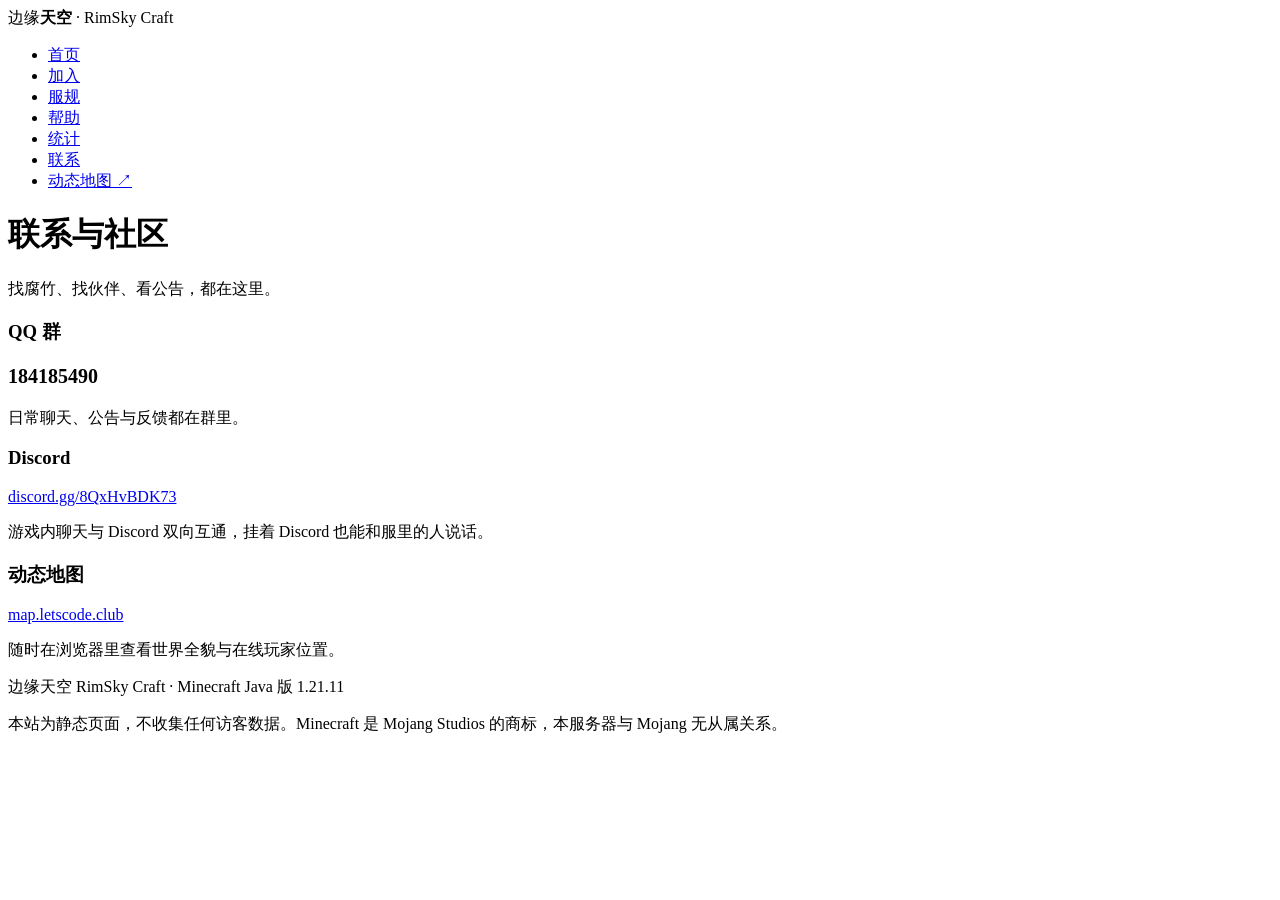
==== rimsky-web/contact.html @ dabcdd48 "v4" ====
<!DOCTYPE html>
<html lang="zh-CN">
<head>
<meta charset="UTF-8">
  <link rel="icon" href="favicon.png" type="image/png">
  <link rel="icon" href="favicon.ico" sizes="any">
  <link rel="apple-touch-icon" href="apple-touch-icon.png">
<meta name="viewport" content="width=device-width, initial-scale=1">
<title>联系与社区 · 边缘天空 RimSky Craft</title>
<meta name="description" content="联系边缘天空 RimSky Craft 团队与社区：反馈问题、举报违规、加入玩家社群。">
<meta property="og:site_name" content="边缘天空 RimSky Craft">
<meta property="og:type" content="website">
<meta property="og:title" content="联系与社区 · 边缘天空 RimSky Craft">
<meta property="og:description" content="联系边缘天空 RimSky Craft 团队与社区：反馈问题、举报违规、加入玩家社群。">
<meta property="og:url" content="https://rimsky.letscode.club/contact.html">
<meta property="og:image" content="https://rimsky.letscode.club/img/og-card.png">
<meta name="twitter:card" content="summary_large_image">
<link rel="stylesheet" href="style.css">
</head>
<body>
<nav>
  <div class="nav-inner">
    <span class="brand">边缘<b>天空</b> · RimSky Craft</span>
    <ul>
      <li><a href="index.html">首页</a></li>
      <li><a href="join.html">加入</a></li>
      <li><a href="rules.html">服规</a></li>
      <li><a href="help.html">帮助</a></li>
      <li><a href="stats.html">统计</a></li>
      <li><a href="contact.html" class="on">联系</a></li>
      <li><a href="https://map.letscode.club/" target="_blank" rel="noopener">动态地图 ↗</a></li>
    </ul>
  </div>
</nav>
<header class="page">
  <h1>联系与社区</h1>
  <p>找腐竹、找伙伴、看公告，都在这里。</p>
</header>
<main>
<section>
  <div class="cards">
    <div class="card">
      <h3>QQ 群</h3>
      <p style="font-size:20px;color:var(--text)"><b>184185490</b></p>
      <p>日常聊天、公告与反馈都在群里。</p>
    </div>
    <div class="card">
      <h3>Discord</h3>
      <p><a href="https://discord.gg/8QxHvBDK73" target="_blank" rel="noopener">discord.gg/8QxHvBDK73</a></p>
      <p>游戏内聊天与 Discord 双向互通，挂着 Discord 也能和服里的人说话。</p>
    </div>
    <div class="card">
      <h3>动态地图</h3>
      <p><a href="https://map.letscode.club/" target="_blank" rel="noopener">map.letscode.club</a></p>
      <p>随时在浏览器里查看世界全貌与在线玩家位置。</p>
    </div>
  </div>
</section>
</main>
<footer>
  <div class="horizon" aria-hidden="true"></div>
  <p>边缘天空 RimSky Craft · Minecraft Java 版 1.21.11</p>
  <p>本站为静态页面，不收集任何访客数据。Minecraft 是 Mojang Studios 的商标，本服务器与 Mojang 无从属关系。</p>
</footer>
</body></html>
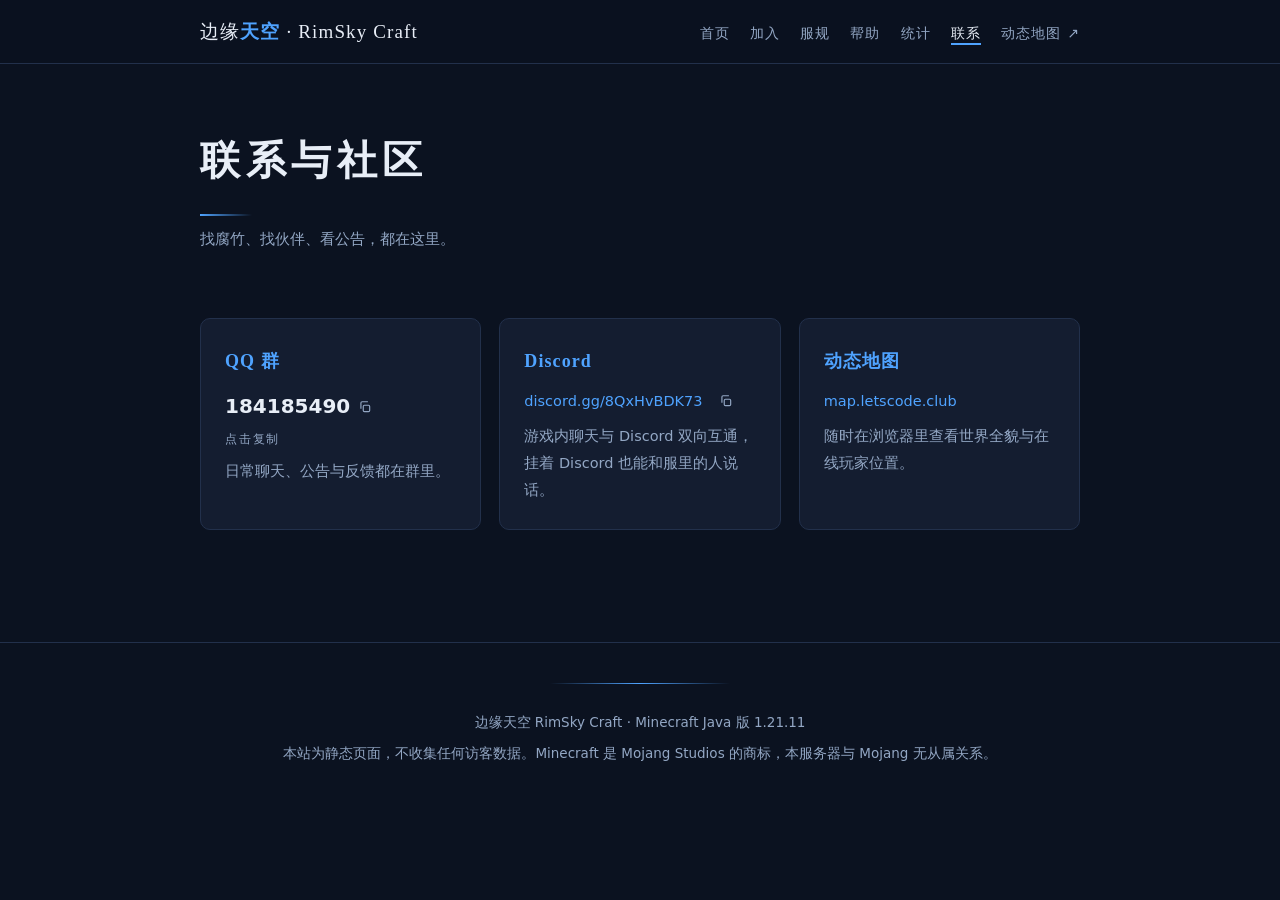
==== commit b50b808d: "v6" ====
--- a/rimsky-web/contact.html
+++ b/rimsky-web/contact.html
@@ -8,13 +8,22 @@
 <meta name="viewport" content="width=device-width, initial-scale=1">
 <title>联系与社区 · 边缘天空 RimSky Craft</title>
 <meta name="description" content="联系边缘天空 RimSky Craft 团队与社区：反馈问题、举报违规、加入玩家社群。">
+<link rel="canonical" href="https://rimsky.letscode.club/contact.html">
+<link rel="manifest" href="site.webmanifest">
 <meta property="og:site_name" content="边缘天空 RimSky Craft">
 <meta property="og:type" content="website">
+<meta property="og:locale" content="zh_CN">
 <meta property="og:title" content="联系与社区 · 边缘天空 RimSky Craft">
 <meta property="og:description" content="联系边缘天空 RimSky Craft 团队与社区：反馈问题、举报违规、加入玩家社群。">
 <meta property="og:url" content="https://rimsky.letscode.club/contact.html">
 <meta property="og:image" content="https://rimsky.letscode.club/img/og-card.png">
+<meta property="og:image:width" content="1200">
+<meta property="og:image:height" content="630">
+<meta property="og:image:alt" content="边缘天空 RimSky Craft — Minecraft 生存服务器">
 <meta name="twitter:card" content="summary_large_image">
+<meta name="twitter:title" content="联系与社区 · 边缘天空 RimSky Craft">
+<meta name="twitter:description" content="联系边缘天空 RimSky Craft 团队与社区：反馈问题、举报违规、加入玩家社群。">
+<meta name="twitter:image" content="https://rimsky.letscode.club/img/og-card.png">
 <link rel="stylesheet" href="style.css">
 </head>
 <body>
@@ -41,12 +50,12 @@
   <div class="cards">
     <div class="card">
       <h3>QQ 群</h3>
-      <p style="font-size:20px;color:var(--text)"><b>184185490</b></p>
+      <p class="copyline" data-copy="184185490" role="button" tabindex="0" aria-label="点击复制QQ群号" style="font-size:20px;color:var(--text)"><b>184185490</b><svg class="cico" viewBox="0 0 24 24" fill="none" stroke="currentColor" stroke-width="2" aria-hidden="true"><rect x="9" y="9" width="11" height="11" rx="2"/><path d="M5 15V5a2 2 0 0 1 2-2h10"/></svg><span class="chint">点击复制</span></p>
       <p>日常聊天、公告与反馈都在群里。</p>
     </div>
     <div class="card">
       <h3>Discord</h3>
-      <p><a href="https://discord.gg/8QxHvBDK73" target="_blank" rel="noopener">discord.gg/8QxHvBDK73</a></p>
+      <p><a href="https://discord.gg/8QxHvBDK73" target="_blank" rel="noopener">discord.gg/8QxHvBDK73</a><button class="cbtn" data-copy="https://discord.gg/8QxHvBDK73" aria-label="复制 Discord 邀请链接"><svg class="cico" viewBox="0 0 24 24" fill="none" stroke="currentColor" stroke-width="2" aria-hidden="true"><rect x="9" y="9" width="11" height="11" rx="2"/><path d="M5 15V5a2 2 0 0 1 2-2h10"/></svg></button></p>
       <p>游戏内聊天与 Discord 双向互通，挂着 Discord 也能和服里的人说话。</p>
     </div>
     <div class="card">
@@ -62,4 +71,5 @@
   <p>边缘天空 RimSky Craft · Minecraft Java 版 1.21.11</p>
   <p>本站为静态页面，不收集任何访客数据。Minecraft 是 Mojang Studios 的商标，本服务器与 Mojang 无从属关系。</p>
 </footer>
+<script src="js/copy.js" defer></script>
 </body></html>
--- a/rimsky-web/style.css
+++ b/rimsky-web/style.css
@@ -0,0 +1,123 @@
+/* ===== RimSky Craft · 边缘天空 —— 夜穹主题 v2 ===== */
+:root{
+  --night:#0B1220;--panel:#141D30;--line:#22304B;
+  --sky:#4FA3FF;--dawn:#FFB65C;--text:#E8EEF7;--muted:#93A7C4;--body:#B9C7DD;
+  --serif:"Noto Serif SC","Source Han Serif SC","STSong","SimSun",serif;
+  --sans:"PingFang SC","Microsoft YaHei","Noto Sans SC",system-ui,sans-serif;
+  --mono:ui-monospace,"SF Mono","Cascadia Mono",Consolas,monospace;
+}
+*{margin:0;padding:0;box-sizing:border-box}
+html{scroll-behavior:smooth}
+body{background:var(--night);color:var(--text);font-family:var(--sans);line-height:1.85;font-size:16px}
+a{color:var(--sky);text-decoration:none}
+a:hover{color:var(--dawn)}
+a:focus-visible{outline:2px solid var(--dawn);outline-offset:3px;border-radius:2px}
+
+nav{position:sticky;top:0;z-index:10;background:rgba(11,18,32,.92);backdrop-filter:blur(6px);border-bottom:1px solid var(--line)}
+.nav-inner{max-width:920px;margin:0 auto;padding:14px 20px;display:flex;align-items:baseline;gap:24px;flex-wrap:wrap}
+.brand{font-family:var(--serif);font-size:19px;letter-spacing:.06em;color:var(--text)}
+.brand b{color:var(--sky)}
+nav ul{display:flex;gap:20px;list-style:none;margin-left:auto;flex-wrap:wrap}
+nav ul a{color:var(--muted);font-size:14px;letter-spacing:.08em}
+nav ul a:hover,nav ul a.on{color:var(--text)}
+nav ul a.on{border-bottom:2px solid var(--sky);padding-bottom:2px}
+
+/* 主视觉:星空+天穹边缘线 */
+header.hero{position:relative;overflow:hidden;text-align:center;padding:100px 20px 140px}
+.stars{content:"";position:absolute;inset:0;pointer-events:none;background-image:
+  radial-gradient(1px 1px at 12% 22%,#cfe4ff 60%,transparent),
+  radial-gradient(1px 1px at 31% 8%,#fff 60%,transparent),
+  radial-gradient(1.5px 1.5px at 47% 30%,#bcd8ff 60%,transparent),
+  radial-gradient(1px 1px at 63% 14%,#fff 60%,transparent),
+  radial-gradient(1px 1px at 78% 26%,#cfe4ff 60%,transparent),
+  radial-gradient(1.5px 1.5px at 88% 9%,#fff 60%,transparent),
+  radial-gradient(1px 1px at 22% 44%,#fff 60%,transparent),
+  radial-gradient(1px 1px at 70% 46%,#bcd8ff 60%,transparent),
+  radial-gradient(1px 1px at 55% 55%,#cfe4ff 60%,transparent),
+  radial-gradient(1.2px 1.2px at 8% 60%,#fff 60%,transparent);
+  animation:twinkle 6s ease-in-out infinite alternate}
+@keyframes twinkle{from{opacity:.55}to{opacity:1}}
+@media (prefers-reduced-motion:reduce){.stars{animation:none}}
+.rim{position:absolute;left:0;right:0;bottom:0;height:120px;pointer-events:none;
+  background:radial-gradient(120% 100% at 50% 130%,rgba(255,182,92,.28) 0%,rgba(79,163,255,.10) 45%,transparent 70%)}
+.rim::before{content:"";position:absolute;left:0;right:0;bottom:38px;height:1px;
+  background:linear-gradient(90deg,transparent,var(--dawn) 22%,var(--sky) 50%,var(--dawn) 78%,transparent)}
+h1{font-family:var(--serif);font-weight:700;font-size:clamp(38px,7vw,62px);letter-spacing:.12em;position:relative}
+h1 .en{display:block;font-family:var(--sans);font-weight:400;font-size:clamp(12px,2vw,15px);letter-spacing:.5em;color:var(--muted);margin-top:14px}
+.tagline{position:relative;margin:24px auto 0;max-width:600px;color:var(--muted);font-size:16.5px}
+.addrs{position:relative;margin:32px auto 0;display:flex;gap:14px;justify-content:center;flex-wrap:wrap}
+.addr{background:var(--panel);border:1px solid var(--line);border-radius:8px;padding:12px 24px}
+.addr small{display:block;color:var(--muted);font-size:12px;letter-spacing:.15em;margin-bottom:3px}
+.addr code{font-family:var(--mono);font-size:16.5px;color:var(--sky);user-select:all;background:none;border:none;padding:0}
+.cta{position:relative;margin-top:32px;display:flex;gap:14px;justify-content:center;flex-wrap:wrap}
+.btn{display:inline-block;padding:11px 32px;border-radius:8px;font-size:15px;letter-spacing:.14em}
+.btn-solid{background:var(--sky);color:#06111F;font-weight:600}
+.btn-solid:hover{background:var(--dawn);color:#1A1006}
+.btn-ghost{border:1px solid var(--line);color:var(--text)}
+.btn-ghost:hover{border-color:var(--sky);color:var(--sky)}
+
+header.page{max-width:920px;margin:0 auto;padding:60px 20px 8px}
+header.page h1{font-size:clamp(28px,5vw,40px);letter-spacing:.14em;text-align:left}
+header.page p{color:var(--muted);margin-top:10px;font-size:15px}
+header.page h1::after{content:"";display:block;width:52px;height:2px;margin-top:16px;background:linear-gradient(90deg,var(--sky),transparent)}
+
+main{max-width:920px;margin:0 auto;padding:0 20px}
+section{padding:56px 0;border-bottom:1px solid var(--line)}
+section:last-of-type{border-bottom:none}
+h2{font-family:var(--serif);font-size:26px;letter-spacing:.12em;margin-bottom:8px}
+.sub{color:var(--muted);margin-bottom:32px;font-size:15px}
+h2::after{content:"";display:block;width:44px;height:2px;margin-top:12px;background:linear-gradient(90deg,var(--sky),transparent)}
+
+/* 正文流(不装框) */
+.prose h3{font-family:var(--serif);font-size:17.5px;letter-spacing:.06em;color:var(--sky);margin:30px 0 8px}
+.prose h3:first-child{margin-top:0}
+.prose p{color:var(--body);font-size:15px}
+.prose p+p{margin-top:10px}
+.prose ul{margin:8px 0 0 20px;color:var(--body);font-size:15px}
+.prose li+li{margin-top:6px}
+.prose b{color:var(--text)}
+
+/* 规则列表:细线分隔,不装框 */
+.rulelist{list-style:none}
+.rulelist li{display:flex;gap:18px;padding:16px 4px;border-bottom:1px dashed var(--line);
+  color:var(--body);font-size:15px}
+.rulelist li:last-child{border-bottom:none}
+.rulelist .no{font-family:var(--serif);color:var(--dawn);min-width:26px;font-size:17px}
+
+/* 唯一保留的警示框 */
+.note{margin:26px 0;color:var(--body);font-size:14.5px;border:1px dashed var(--dawn);
+  border-radius:8px;padding:14px 20px;background:rgba(255,182,92,.05)}
+.note b{color:var(--dawn)}
+
+.cards{display:grid;grid-template-columns:repeat(auto-fit,minmax(250px,1fr));gap:18px}
+.card{background:var(--panel);border:1px solid var(--line);border-radius:10px;padding:26px 24px}
+.card h3{font-family:var(--serif);font-size:18px;letter-spacing:.06em;color:var(--sky);margin-bottom:10px}
+.card p{color:var(--muted);font-size:14.5px}
+.card p+p{margin-top:8px}
+
+code,kbd{font-family:var(--mono);background:var(--panel);border:1px solid var(--line);
+  padding:1px 7px;border-radius:4px;font-size:13.5px;color:var(--sky)}
+
+table{width:100%;border-collapse:collapse;background:var(--panel);border:1px solid var(--line);
+  border-radius:8px;overflow:hidden;font-size:14.5px}
+th,td{text-align:left;padding:10px 16px;border-bottom:1px solid var(--line)}
+th{background:#18223A;color:var(--sky);font-weight:600;letter-spacing:.06em}
+tr:last-child td{border-bottom:none}
+td:first-child{font-family:var(--mono);color:var(--sky);white-space:nowrap;font-size:13.5px}
+td:last-child{color:var(--body)}
+
+footer{border-top:1px solid var(--line);margin-top:56px;padding:40px 20px 56px;text-align:center;color:var(--muted);font-size:13.5px}
+footer .horizon{width:180px;height:1px;margin:0 auto 26px;background:linear-gradient(90deg,transparent,var(--sky),transparent)}
+footer p+p{margin-top:6px}
+
+/* ---- 点击复制 ---- */
+[data-copy]{cursor:pointer}
+.addr[data-copy]{transition:border-color .15s}
+.addr[data-copy]:hover{border-color:var(--sky)}
+.addr[data-copy]:focus-visible,.copyline[data-copy]:focus-visible{outline:2px solid var(--dawn);outline-offset:3px;border-radius:8px}
+.cico{width:14px;height:14px;margin-left:8px;vertical-align:-1px;color:var(--muted)}
+.addr[data-copy]:hover .cico,.copyline[data-copy]:hover .cico,.cbtn:hover .cico{color:var(--sky)}
+.copied small,.copied .chint{color:var(--dawn)!important}
+.copied .cico{color:var(--dawn)}
+.chint{display:block;color:var(--muted);font-size:12px;letter-spacing:.15em;margin-top:3px}
+.cbtn{background:none;border:none;padding:0 0 0 8px;cursor:pointer;color:var(--muted);vertical-align:-1px}
